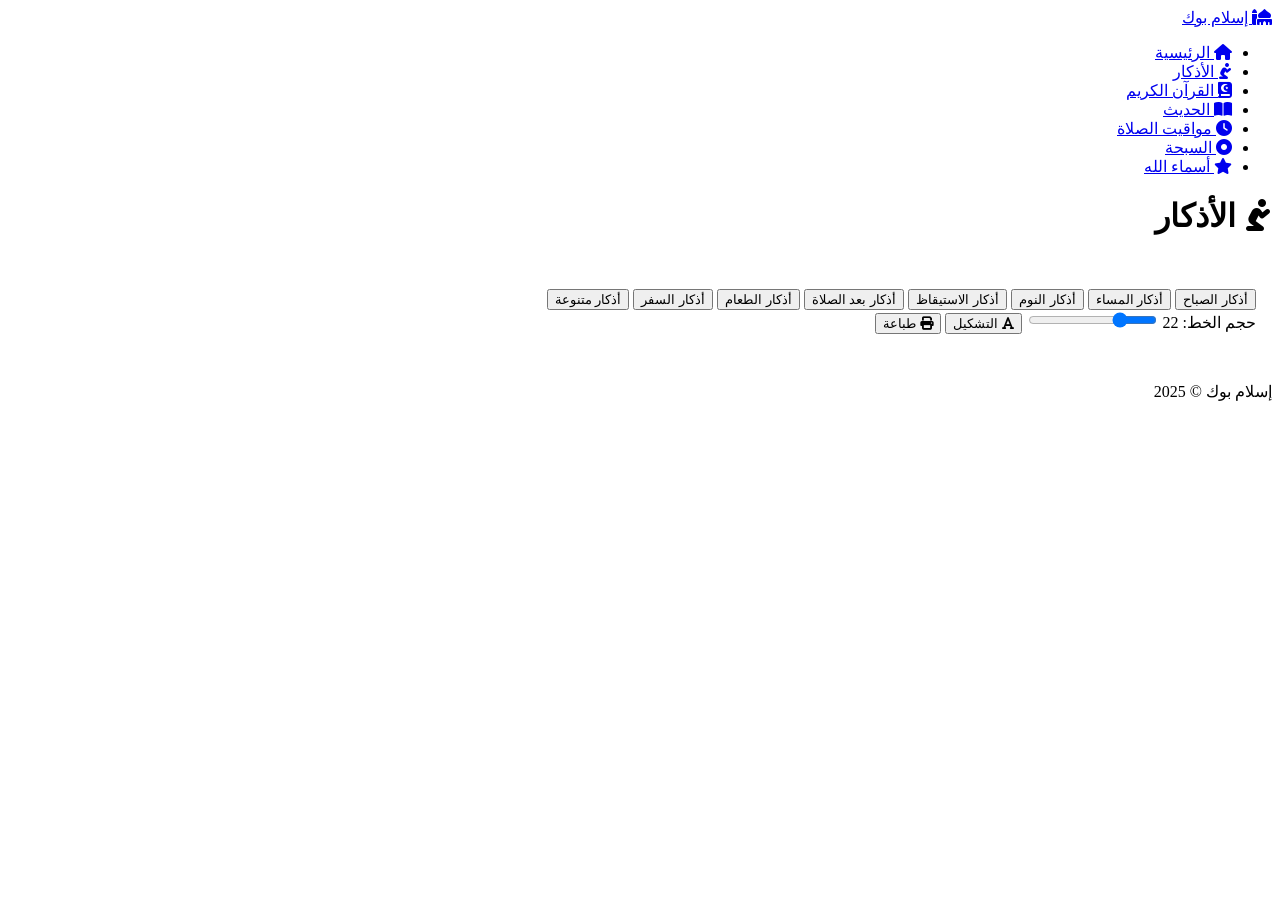
==== azkar.html @ d3872dcf "Initial commit: Full Islamic website with Azkar, Quran, Prayer Times, Tasbih" ====
<!DOCTYPE html>
<html lang="ar" dir="rtl">
<head>
  <meta charset="UTF-8">
  <meta name="viewport" content="width=device-width, initial-scale=1.0">
  <title>الأذكار - إسلام بوك</title>
  <link rel="stylesheet" href="css/style.css">
  <link rel="stylesheet" href="https://cdnjs.cloudflare.com/ajax/libs/font-awesome/6.5.0/css/all.min.css">
  <link href="https://fonts.googleapis.com/css2?family=Amiri:wght@400;700&family=Cairo:wght@300;400;600;700&display=swap" rel="stylesheet">
</head>
<body>
<nav class="navbar">
  <div class="nav-container">
    <div class="nav-brand"><a href="index.html"><i class="fas fa-mosque"></i> إسلام بوك</a></div>
    <div class="hamburger" id="hamburger"><span></span><span></span><span></span></div>
    <ul class="nav-links" id="navLinks">
      <li><a href="index.html"><i class="fas fa-home"></i> الرئيسية</a></li>
      <li><a href="azkar.html" class="active"><i class="fas fa-pray"></i> الأذكار</a></li>
      <li><a href="quran.html"><i class="fas fa-quran"></i> القرآن الكريم</a></li>
      <li><a href="hadith.html"><i class="fas fa-book-open"></i> الحديث</a></li>
      <li><a href="prayer.html"><i class="fas fa-clock"></i> مواقيت الصلاة</a></li>
      <li><a href="tasbih.html"><i class="fas fa-circle-dot"></i> السبحة</a></li>
      <li><a href="names.html"><i class="fas fa-star"></i> أسماء الله</a></li>
    </ul>
  </div>
</nav>

<div class="page-header">
  <h1><i class="fas fa-pray"></i> الأذكار</h1>
</div>

<section class="container" style="padding:2rem 1rem">
  <div class="azkar-tabs">
    <button class="tab-btn active" data-cat="morning">أذكار الصباح</button>
    <button class="tab-btn" data-cat="evening">أذكار المساء</button>
    <button class="tab-btn" data-cat="sleep">أذكار النوم</button>
    <button class="tab-btn" data-cat="wakeup">أذكار الاستيقاظ</button>
    <button class="tab-btn" data-cat="prayer">أذكار بعد الصلاة</button>
    <button class="tab-btn" data-cat="eating">أذكار الطعام</button>
    <button class="tab-btn" data-cat="travel">أذكار السفر</button>
    <button class="tab-btn" data-cat="misc">أذكار متنوعة</button>
  </div>

  <div class="azkar-controls">
    <label>حجم الخط: <span id="fontSizeVal">22</span></label>
    <input type="range" id="fontRange" min="16" max="40" value="22">
    <button id="toggleTashkeel" class="ctrl-btn"><i class="fas fa-font"></i> التشكيل</button>
    <button onclick="window.print()" class="ctrl-btn"><i class="fas fa-print"></i> طباعة</button>
  </div>

  <div class="azkar-list" id="azkarList"></div>
</section>

<footer class="footer"><div class="container"><p>إسلام بوك &copy; 2025</p></div></footer>
<script src="js/azkar-data.js"></script>
<script src="js/azkar.js"></script>
</body>
</html>
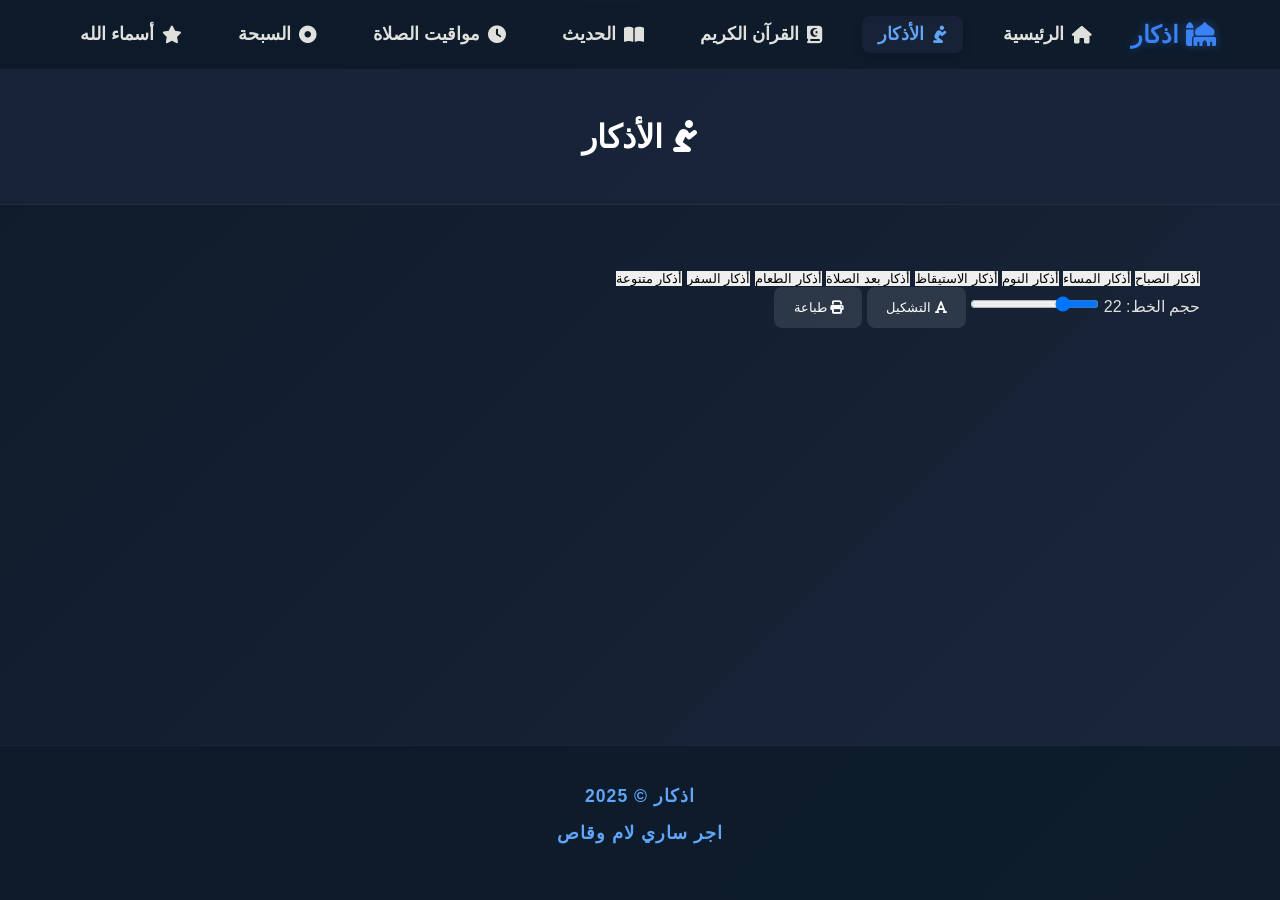
==== commit 385ce7ec: "update" ====
--- a/azkar.html
+++ b/azkar.html
@@ -1,9 +1,9 @@
-<!DOCTYPE html>
+﻿<!DOCTYPE html>
 <html lang="ar" dir="rtl">
 <head>
   <meta charset="UTF-8">
   <meta name="viewport" content="width=device-width, initial-scale=1.0">
-  <title>الأذكار - إسلام بوك</title>
+  <title>الأذكار - اذكار</title>
   <link rel="stylesheet" href="css/style.css">
   <link rel="stylesheet" href="https://cdnjs.cloudflare.com/ajax/libs/font-awesome/6.5.0/css/all.min.css">
   <link href="https://fonts.googleapis.com/css2?family=Amiri:wght@400;700&family=Cairo:wght@300;400;600;700&display=swap" rel="stylesheet">
@@ -11,7 +11,7 @@
 <body>
 <nav class="navbar">
   <div class="nav-container">
-    <div class="nav-brand"><a href="index.html"><i class="fas fa-mosque"></i> إسلام بوك</a></div>
+    <div class="nav-brand"><a href="index.html"><i class="fas fa-mosque"></i> اذكار</a></div>
     <div class="hamburger" id="hamburger"><span></span><span></span><span></span></div>
     <ul class="nav-links" id="navLinks">
       <li><a href="index.html"><i class="fas fa-home"></i> الرئيسية</a></li>
@@ -51,7 +51,8 @@
   <div class="azkar-list" id="azkarList"></div>
 </section>
 
-<footer class="footer"><div class="container"><p>إسلام بوك &copy; 2025</p></div></footer>
+<footer class="footer"><div class="container"><p>اذكار &copy; 2025</p></div><p style='margin-top: 1rem; color: var(--accent-color); font-weight: bold; text-align: center; font-size: 1.1rem; padding-bottom: 1rem;'>اجر ساري لام وقاص</p>
+</footer>
 <script src="js/azkar-data.js"></script>
 <script src="js/azkar.js"></script>
 </body>
--- a/css/style.css
+++ b/css/style.css
@@ -0,0 +1,360 @@
+/* =========================================================================
+   Premium Blue Theme for "اذكار" Web App
+   ========================================================================= */
+
+:root {
+  /* Rich Blue Palette */
+  --bg-color: #0d1b2a;
+  --bg-gradient: linear-gradient(135deg, #0d1b2a 0%, #1b263b 100%);
+  --surface-color: rgba(27, 38, 59, 0.7);
+  --surface-hover: rgba(65, 90, 119, 0.8);
+  --primary-color: #3b82f6;
+  --primary-glow: rgba(59, 130, 246, 0.4);
+  --accent-color: #60a5fa;
+  --text-primary: #e0e1dd;
+  --text-secondary: #94a3b8;
+  --gold-accent: #fbbf24;
+  
+  --border-radius: 16px;
+  --transition-speed: 0.3s;
+  
+  font-family: 'Cairo', sans-serif;
+  color: var(--text-primary);
+}
+
+/* Base Styles */
+* { box-sizing: border-box; margin: 0; padding: 0; }
+
+body {
+  background: var(--bg-color);
+  background-image: var(--bg-gradient);
+  background-attachment: fixed;
+  min-height: 100vh;
+  display: flex;
+  flex-direction: column;
+}
+
+h1, h2, h3, h4, .bismillah {
+  font-family: 'Amiri', serif;
+  color: #fff;
+}
+
+a { text-decoration: none; color: inherit; transition: color var(--transition-speed); }
+button, select { font-family: 'Cairo', sans-serif; cursor: pointer; border: none; outline: none; }
+
+.container {
+  width: 90%;
+  max-width: 1200px;
+  margin: 0 auto;
+}
+
+/* ================= Navbar ================= */
+.navbar {
+  background: rgba(13, 27, 42, 0.8);
+  backdrop-filter: blur(10px);
+  -webkit-backdrop-filter: blur(10px);
+  border-bottom: 1px solid rgba(255, 255, 255, 0.05);
+  position: sticky;
+  top: 0;
+  z-index: 1000;
+  padding: 1rem 0;
+}
+
+.nav-container {
+  display: flex;
+  justify-content: space-between;
+  align-items: center;
+  width: 90%;
+  max-width: 1200px;
+  margin: 0 auto;
+}
+
+.nav-brand {
+  font-size: 1.5rem;
+  font-weight: 700;
+  color: var(--primary-color);
+  display: flex;
+  align-items: center;
+  gap: 0.5rem;
+  text-shadow: 0 0 10px var(--primary-glow);
+}
+
+.nav-links {
+  display: flex;
+  list-style: none;
+  gap: 1.5rem;
+}
+
+.nav-links a {
+  font-size: 1.1rem;
+  font-weight: 600;
+  padding: 0.5rem 1rem;
+  border-radius: 8px;
+  display: flex;
+  align-items: center;
+  gap: 0.5rem;
+}
+
+.nav-links a:hover, .nav-links a.active {
+  background: var(--surface-color);
+  color: var(--accent-color);
+  box-shadow: 0 4px 12px rgba(0,0,0,0.1);
+}
+
+.hamburger {
+  display: none;
+  flex-direction: column;
+  gap: 5px;
+  cursor: pointer;
+}
+
+.hamburger span {
+  width: 25px;
+  height: 3px;
+  background-color: var(--text-primary);
+  border-radius: 3px;
+}
+
+/* ================= Hero / Headers ================= */
+.hero {
+  position: relative;
+  text-align: center;
+  padding: 5rem 1rem;
+  background: linear-gradient(180deg, rgba(59, 130, 246, 0.1) 0%, transparent 100%);
+  margin-bottom: 2rem;
+}
+
+.bismillah {
+  font-size: 3rem;
+  color: var(--gold-accent);
+  margin-bottom: 1rem;
+  text-shadow: 0 0 20px rgba(251, 191, 36, 0.3);
+}
+
+.hero h1 {
+  font-size: 2.8rem;
+  margin-bottom: 1rem;
+}
+
+.hero p {
+  font-size: 1.2rem;
+  color: var(--text-secondary);
+  max-width: 600px;
+  margin: 0 auto 2rem;
+}
+
+.page-header {
+  text-align: center;
+  padding: 3rem 1rem;
+  background: var(--surface-color);
+  margin-bottom: 2rem;
+  border-bottom: 1px solid rgba(255,255,255,0.05);
+}
+
+.section-title {
+  text-align: center;
+  font-size: 2.2rem;
+  margin: 2rem 0;
+  color: var(--accent-color);
+}
+
+/* ================= Grid & Cards ================= */
+.features-grid {
+  display: grid;
+  grid-template-columns: repeat(auto-fit, minmax(300px, 1fr));
+  gap: 1.5rem;
+  margin-bottom: 3rem;
+}
+
+.feature-card, .hadith-card, .hijri-card {
+  background: var(--surface-color);
+  padding: 2rem;
+  border-radius: var(--border-radius);
+  border: 1px solid rgba(255,255,255,0.05);
+  box-shadow: 0 8px 32px rgba(0,0,0,0.1);
+  text-align: center;
+  transition: transform var(--transition-speed), background var(--transition-speed), box-shadow var(--transition-speed);
+  backdrop-filter: blur(5px);
+  -webkit-backdrop-filter: blur(5px);
+}
+
+.feature-card:hover {
+  transform: translateY(-5px);
+  background: var(--surface-hover);
+  box-shadow: 0 12px 40px rgba(0,0,0,0.2), 0 0 15px var(--primary-glow);
+}
+
+.feature-icon {
+  font-size: 3rem;
+  color: var(--primary-color);
+  margin-bottom: 1.5rem;
+}
+
+.feature-card h3 {
+  font-size: 1.6rem;
+  margin-bottom: 0.5rem;
+}
+
+.feature-card p {
+  color: var(--text-secondary);
+}
+
+/* ================= Tasbih Container ================= */
+.tasbih-container {
+  max-width: 600px;
+  margin: 0 auto 3rem;
+  background: var(--surface-color);
+  padding: 2.5rem;
+  border-radius: var(--border-radius);
+  border: 1px solid rgba(59, 130, 246, 0.2);
+  box-shadow: 0 15px 50px rgba(0,0,0,0.2), inset 0 0 20px rgba(59, 130, 246, 0.05);
+  text-align: center;
+}
+
+.tasbih-select select, .search-input {
+  width: 100%;
+  padding: 1rem;
+  font-size: 1.2rem;
+  background: rgba(13, 27, 42, 0.6);
+  color: #fff;
+  border: 1px solid var(--primary-color);
+  border-radius: 8px;
+  margin-bottom: 1.5rem;
+}
+
+.tasbih-target {
+  display: flex;
+  justify-content: center;
+  gap: 1rem;
+  margin-bottom: 2rem;
+  flex-wrap: wrap;
+}
+
+.target-btn {
+  background: rgba(59, 130, 246, 0.2);
+  color: var(--accent-color);
+  padding: 0.5rem 1.5rem;
+  border-radius: 20px;
+  border: 1px solid var(--primary-color);
+  transition: all var(--transition-speed);
+}
+.target-btn:hover, .target-btn.active {
+  background: var(--primary-color);
+  color: #fff;
+  box-shadow: 0 0 15px var(--primary-glow);
+}
+
+.tasbih-display { margin-bottom: 2rem; }
+.tasbih-phrase-display {
+  font-size: 2rem;
+  font-family: 'Amiri', serif;
+  color: var(--gold-accent);
+  margin-bottom: 1rem;
+}
+
+.tasbih-counter {
+  font-size: 6rem;
+  font-weight: 700;
+  background: linear-gradient(135deg, #fff, var(--accent-color));
+  -webkit-background-clip: text;
+  -webkit-text-fill-color: transparent;
+  line-height: 1;
+  margin: 1rem 0;
+  text-shadow: 0 5px 15px rgba(0,0,0,0.3);
+}
+
+.tasbih-progress {
+  height: 8px;
+  background: rgba(255,255,255,0.1);
+  border-radius: 4px;
+  overflow: hidden;
+  margin-top: 1rem;
+}
+.progress-fill {
+  height: 100%;
+  background: var(--primary-color);
+  width: 0%;
+  transition: width 0.3s;
+  box-shadow: 0 0 10px var(--primary-color);
+}
+
+.tasbih-btn {
+  width: 200px;
+  height: 200px;
+  border-radius: 50%;
+  background: linear-gradient(135deg, var(--primary-color), #2563eb);
+  color: #fff;
+  font-size: 1.5rem;
+  font-weight: 700;
+  border: 8px solid rgba(59, 130, 246, 0.3);
+  box-shadow: 0 10px 40px var(--primary-glow), inset 0 5px 15px rgba(255,255,255,0.3);
+  margin-bottom: 2rem;
+  transition: transform 0.1s, box-shadow 0.1s;
+}
+.tasbih-btn:active {
+  transform: scale(0.95);
+  box-shadow: 0 5px 20px var(--primary-glow);
+}
+
+.tasbih-controls {
+  display: flex;
+  justify-content: center;
+  gap: 1rem;
+  margin-bottom: 2rem;
+  flex-wrap: wrap;
+}
+.ctrl-btn {
+  background: rgba(255,255,255,0.1);
+  color: #fff;
+  padding: 0.8rem 1.2rem;
+  border-radius: 8px;
+  transition: background 0.2s;
+}
+.ctrl-btn:hover { background: rgba(255,255,255,0.2); }
+.ctrl-btn.danger { color: #ef4444; border: 1px solid rgba(239, 68, 68, 0.3); }
+
+/* ================= Footer ================= */
+.footer {
+  margin-top: auto;
+  background: rgba(13, 27, 42, 0.9);
+  padding: 2rem 0;
+  text-align: center;
+  border-top: 1px solid rgba(255, 255, 255, 0.05);
+}
+
+.footer p {
+  color: var(--text-secondary);
+  margin: 0.5rem 0;
+  font-size: 1.1rem;
+}
+
+.footer p:last-child {
+  color: var(--accent-color);
+  font-weight: 600;
+  letter-spacing: 1px;
+}
+
+/* ================= Custom Scrollbar ================= */
+::-webkit-scrollbar { width: 10px; }
+::-webkit-scrollbar-track { background: var(--bg-color); }
+::-webkit-scrollbar-thumb { background: var(--surface-color); border-radius: 5px; }
+::-webkit-scrollbar-thumb:hover { background: var(--primary-color); }
+
+/* ================= Media Queries ================= */
+@media (max-width: 768px) {
+  .nav-links {
+    display: none;
+    flex-direction: column;
+    position: absolute;
+    top: 70px;
+    left: 0;
+    width: 100%;
+    background: rgba(13, 27, 42, 0.95);
+    padding: 1rem;
+  }
+  .nav-links.active { display: flex; }
+  .hamburger { display: flex; }
+  
+  .tasbih-counter { font-size: 4rem; }
+  .tasbih-btn { width: 150px; height: 150px; font-size: 1.2rem; }
+}
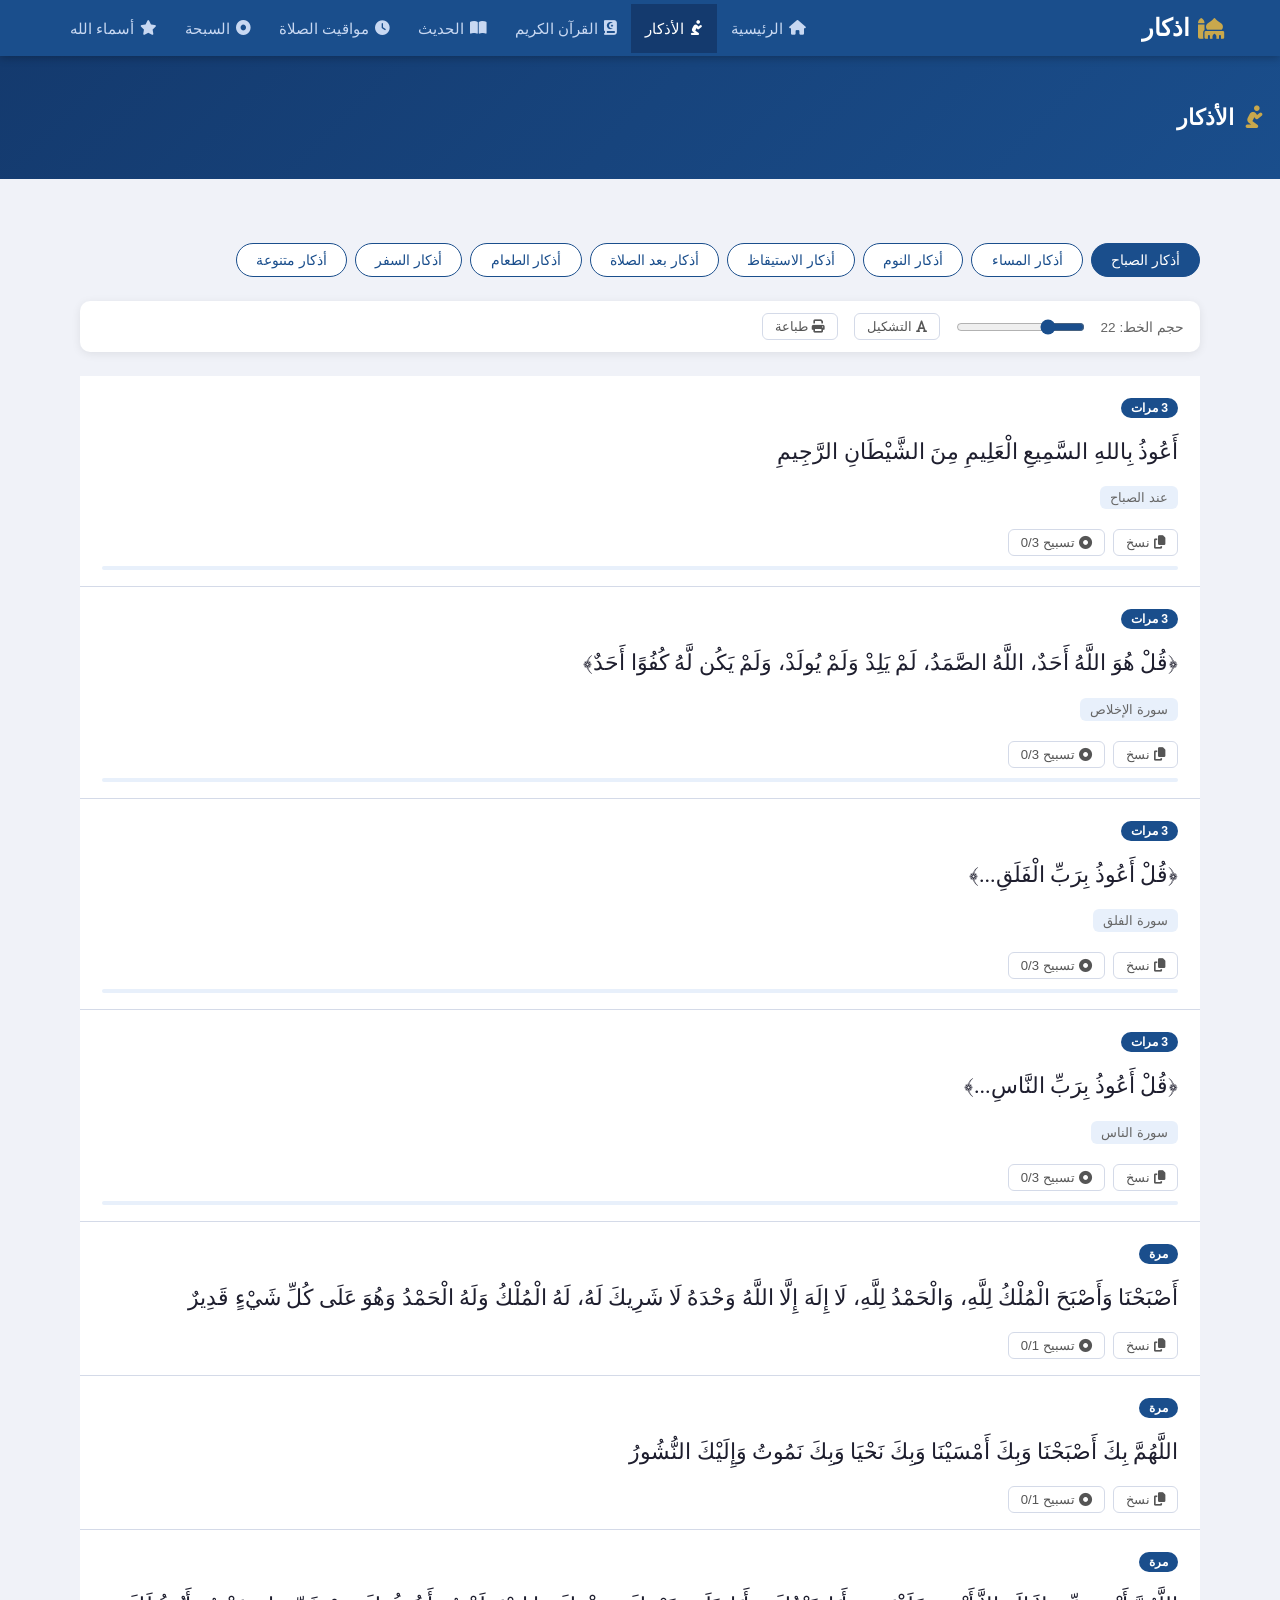
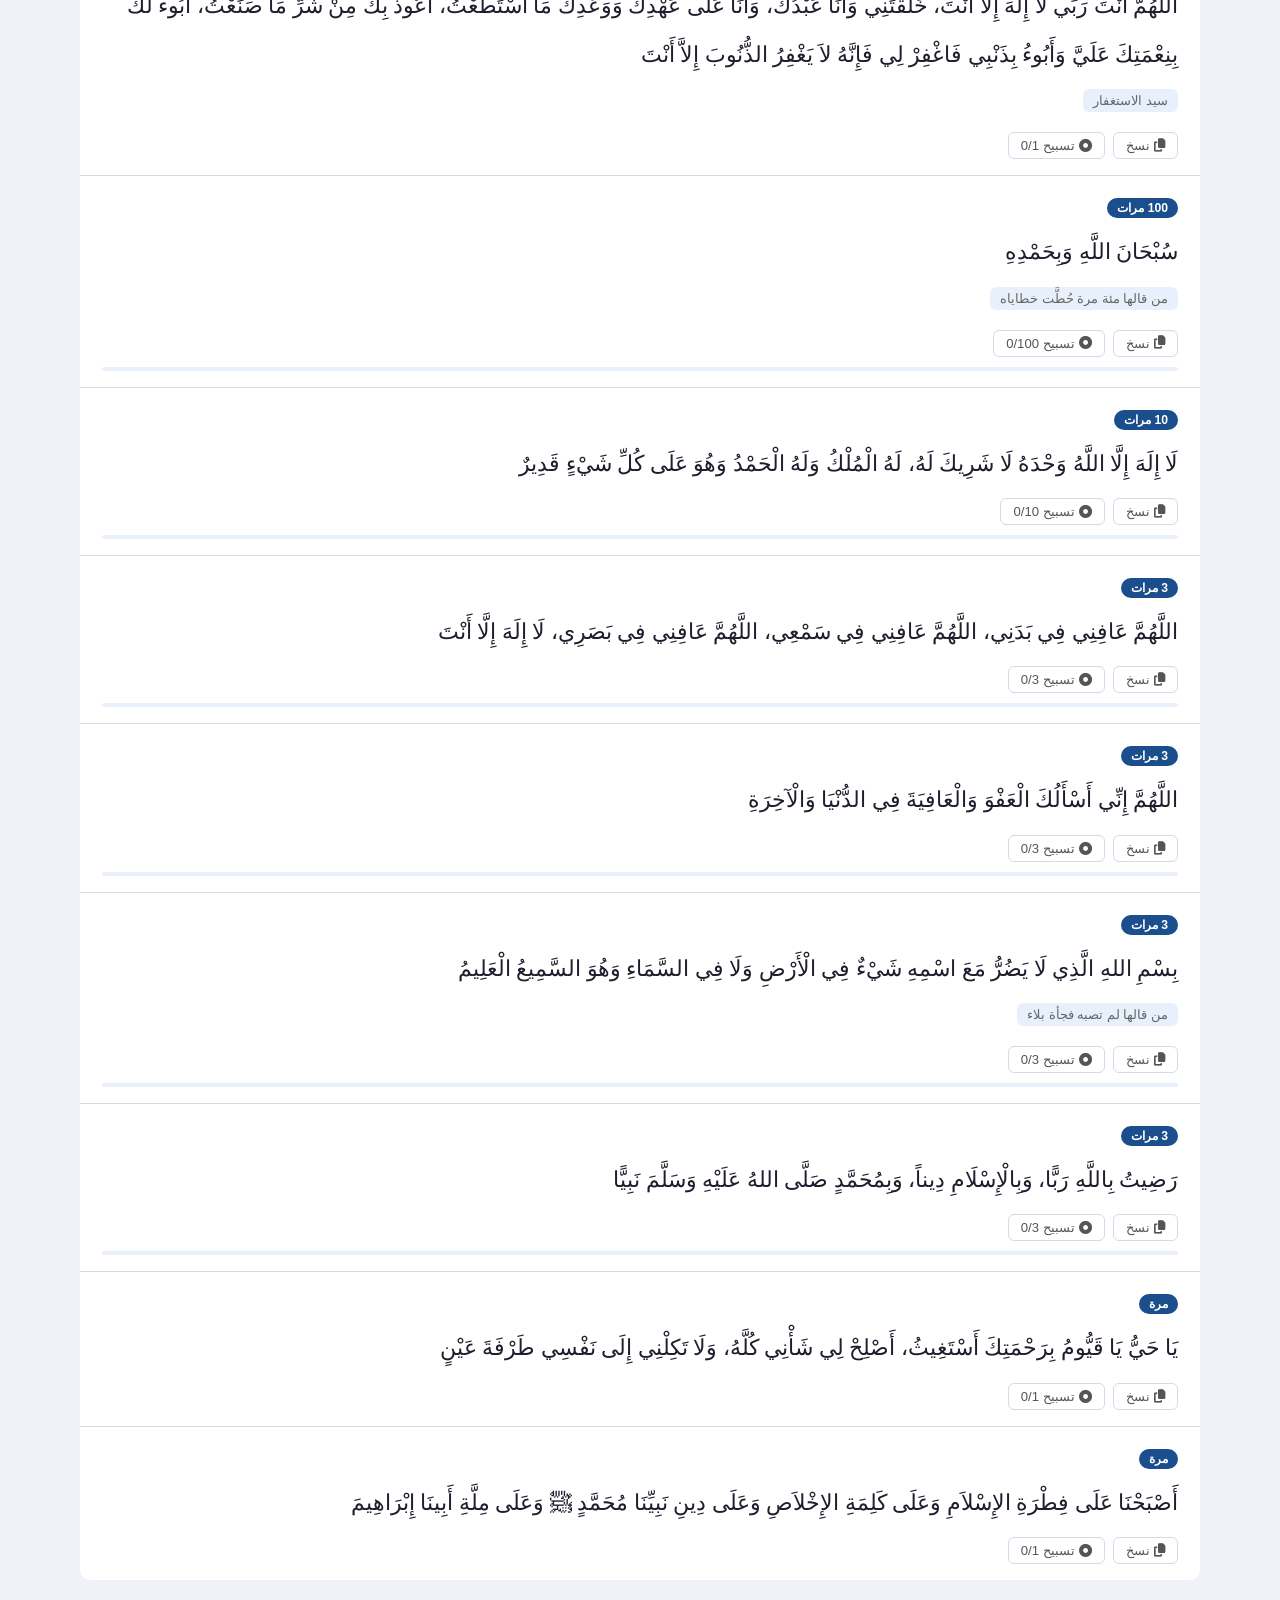
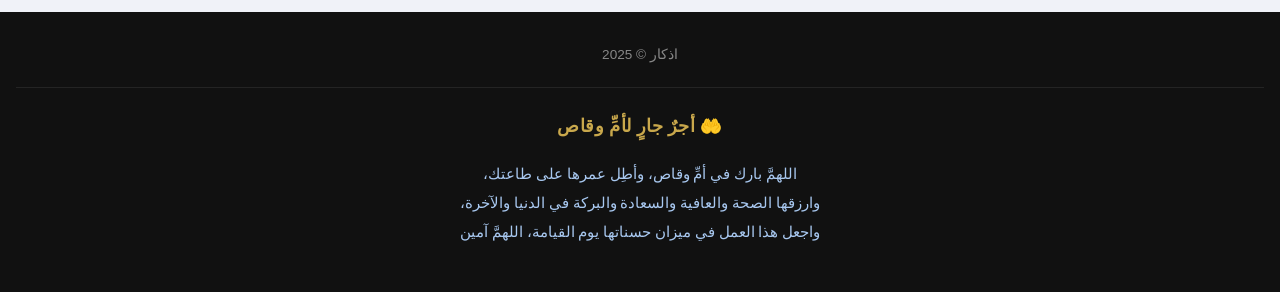
==== commit 1e1b8cfb: "update" ====
--- a/azkar.html
+++ b/azkar.html
@@ -1,4 +1,4 @@
-﻿<!DOCTYPE html>
+<!DOCTYPE html>
 <html lang="ar" dir="rtl">
 <head>
   <meta charset="UTF-8">
@@ -51,7 +51,10 @@
   <div class="azkar-list" id="azkarList"></div>
 </section>
 
-<footer class="footer"><div class="container"><p>اذكار &copy; 2025</p></div><p style='margin-top: 1rem; color: var(--accent-color); font-weight: bold; text-align: center; font-size: 1.1rem; padding-bottom: 1rem;'>اجر ساري لام وقاص</p>
+<footer class="footer"><div class="container"><p>اذكار &copy; 2025</p></div><div class="footer-dedication">
+  <p class="dedication-title">🤲 أجرٌ جارٍ لأمِّ وقاص</p>
+  <p class="dedication-dua">اللهمَّ بارك في أمِّ وقاص، وأطِل عمرها على طاعتك،<br>وارزقها الصحة والعافية والسعادة والبركة في الدنيا والآخرة،<br>واجعل هذا العمل في ميزان حسناتها يوم القيامة، اللهمَّ آمين</p>
+</div>
 </footer>
 <script src="js/azkar-data.js"></script>
 <script src="js/azkar.js"></script>
--- a/css/style.css
+++ b/css/style.css
@@ -1,46 +1,208 @@
-/* =========================================================================
-   Premium Blue Theme for "اذكار" Web App
-   ========================================================================= */
+/* ===================================================================
+   اذكار — Blue Theme (based on azkar_alsabah_full.html design language)
+   =================================================================== */
 
 :root {
-  /* Rich Blue Palette */
-  --bg-color: #0d1b2a;
-  --bg-gradient: linear-gradient(135deg, #0d1b2a 0%, #1b263b 100%);
-  --surface-color: rgba(27, 38, 59, 0.7);
-  --surface-hover: rgba(65, 90, 119, 0.8);
-  --primary-color: #3b82f6;
-  --primary-glow: rgba(59, 130, 246, 0.4);
-  --accent-color: #60a5fa;
-  --text-primary: #e0e1dd;
-  --text-secondary: #94a3b8;
-  --gold-accent: #fbbf24;
-  
-  --border-radius: 16px;
-  --transition-speed: 0.3s;
-  
+  --blue:        #1a4e8c;
+  --blue-dark:   #143a6e;
+  --blue-light:  #e8f0fb;
+  --blue-mid:    #2563eb;
+  --gold:        #c9a84c;
+  --bg:          #f0f2f8;
+  --white:       #ffffff;
+  --text:        #1e1e2e;
+  --muted:       #666;
+  --border:      #d4dae8;
+  --radius:      10px;
+  --shadow:      0 2px 10px rgba(0,0,0,0.08);
+  --accent-color: #7db4f0;
+}
+
+/* ── FOOTER DEDICATION ── */
+.footer-dedication {
+  margin-top: 1.2rem;
+  padding: 1rem 1.5rem;
+  border-top: 1px solid rgba(255,255,255,0.08);
+  display: flex;
+  flex-direction: column;
+  align-items: center;
+  gap: 0.4rem;
+}
+.footer-dedication .dedication-title {
+  color: var(--gold);
+  font-size: 1.1rem;
+  font-weight: bold;
+  font-family: 'Amiri', serif;
+  letter-spacing: 0.5px;
+}
+.footer-dedication .dedication-dua {
+  color: #a8c8f0;
+  font-size: 0.95rem;
+  font-family: 'Amiri', serif;
+  line-height: 1.9;
+  text-align: center;
+  max-width: 600px;
+}
+
+* { margin: 0; padding: 0; box-sizing: border-box; }
+body {
+  font-family: 'Cairo', 'Segoe UI', Tahoma, Arial, sans-serif;
+  background: var(--bg);
+  color: var(--text);
+  direction: rtl;
+}
+
+/* ── TOP BAR ── */
+.top-bar {
+  background: var(--blue-dark);
+  color: #c8d8f2;
+  font-size: 0.78rem;
+  padding: 5px 20px;
+  display: flex;
+  justify-content: space-between;
+  align-items: center;
+  flex-wrap: wrap;
+  gap: 6px;
+}
+.top-bar span { display: flex; align-items: center; gap: 5px; }
+.top-bar i { color: var(--gold); }
+
+/* ── NAVBAR ── */
+.navbar {
+  background: var(--blue);
+  position: sticky;
+  top: 0;
+  z-index: 1000;
+  box-shadow: 0 2px 8px rgba(0,0,0,0.25);
+}
+.nav-container {
+  max-width: 1200px;
+  margin: 0 auto;
+  display: flex;
+  align-items: center;
+  justify-content: space-between;
+  padding: 0 16px;
+}
+.nav-brand {
+  color: #fff;
+  font-size: 1.5rem;
+  font-weight: bold;
+  text-decoration: none;
+  padding: 14px 0;
+  display: flex;
+  align-items: center;
+  gap: 8px;
+}
+.nav-brand a { color: #fff; text-decoration: none; display: flex; align-items: center; gap: 8px; }
+.nav-brand i { color: var(--gold); font-size: 1.3rem; }
+
+.nav-links { display: flex; list-style: none; }
+.nav-links li a {
+  display: flex;
+  align-items: center;
+  gap: 6px;
+  color: #c8d8f2;
+  text-decoration: none;
+  padding: 16px 14px;
+  font-size: 0.92rem;
+  transition: background 0.2s;
+}
+.nav-links li a:hover,
+.nav-links li a.active {
+  background: var(--blue-dark);
+  color: #fff;
+}
+
+.hamburger {
+  display: none;
+  background: none;
+  border: none;
+  color: #fff;
+  font-size: 1.5rem;
+  cursor: pointer;
+  padding: 10px;
+  flex-direction: column;
+  gap: 5px;
+}
+.hamburger span {
+  display: block;
+  width: 25px;
+  height: 3px;
+  background: #fff;
+  border-radius: 3px;
+}
+
+/* ── PRAYER BANNER ── */
+.prayer-banner {
+  background: linear-gradient(135deg, #0e2d5e 0%, var(--blue) 100%);
+  color: #fff;
+  padding: 14px 20px;
+  display: flex;
+  justify-content: center;
+  align-items: center;
+  gap: 6px;
+  flex-wrap: wrap;
+}
+.prayer-item { text-align: center; padding: 6px 14px; border-left: 1px solid rgba(255,255,255,0.15); }
+.prayer-item:last-child { border-left: none; }
+.prayer-item .p-title { font-size: 0.75rem; color: #a8c4f0; display: block; }
+.prayer-item .p-time { font-size: 1rem; font-weight: bold; }
+.prayer-item.next-prayer { background: rgba(255,255,255,0.12); border-radius: 8px; border-left: none; }
+.hijri-date { font-size: 0.82rem; color: var(--gold); text-align: center; padding: 6px 0; width: 100%; }
+
+/* ── HERO ── */
+.hero {
+  background: linear-gradient(135deg, var(--blue-dark) 0%, var(--blue) 100%);
+  color: #fff;
+  text-align: center;
+  padding: 5rem 1rem;
+}
+.hero-overlay { display: none; }
+.hero-content { position: relative; z-index: 1; }
+.bismillah {
+  font-size: 3rem;
+  font-family: 'Amiri', serif;
+  color: var(--gold);
+  margin-bottom: 1rem;
+}
+.hero h1 {
+  font-family: 'Amiri', serif;
+  font-size: 2.5rem;
+  margin-bottom: 0.8rem;
+}
+.hero p { font-size: 1.1rem; color: #c8d8f2; max-width: 600px; margin: 0 auto 1.5rem; }
+.hero-time {
+  font-size: 2rem;
+  font-weight: bold;
+  color: var(--gold);
+  margin-bottom: 1rem;
   font-family: 'Cairo', sans-serif;
-  color: var(--text-primary);
-}
-
-/* Base Styles */
-* { box-sizing: border-box; margin: 0; padding: 0; }
-
-body {
-  background: var(--bg-color);
-  background-image: var(--bg-gradient);
-  background-attachment: fixed;
-  min-height: 100vh;
-  display: flex;
-  flex-direction: column;
-}
-
-h1, h2, h3, h4, .bismillah {
-  font-family: 'Amiri', serif;
-  color: #fff;
-}
-
-a { text-decoration: none; color: inherit; transition: color var(--transition-speed); }
-button, select { font-family: 'Cairo', sans-serif; cursor: pointer; border: none; outline: none; }
+}
+.prayer-quick { font-size: 0.95rem; color: #c8d8f2; }
+
+/* ── BREADCRUMB ── */
+.breadcrumb {
+  max-width: 1200px;
+  margin: 12px auto 0;
+  padding: 0 16px;
+  font-size: 0.82rem;
+  color: var(--muted);
+  display: flex;
+  align-items: center;
+  gap: 6px;
+}
+.breadcrumb a { color: var(--blue); text-decoration: none; }
+.breadcrumb a:hover { text-decoration: underline; }
+
+/* ── PAGE WRAPPER / LAYOUT ── */
+.page-wrapper {
+  max-width: 1200px;
+  margin: 16px auto 30px;
+  padding: 0 16px;
+  display: flex;
+  gap: 20px;
+  align-items: flex-start;
+}
 
 .container {
   width: 90%;
@@ -48,313 +210,922 @@
   margin: 0 auto;
 }
 
-/* ================= Navbar ================= */
-.navbar {
-  background: rgba(13, 27, 42, 0.8);
-  backdrop-filter: blur(10px);
-  -webkit-backdrop-filter: blur(10px);
-  border-bottom: 1px solid rgba(255, 255, 255, 0.05);
-  position: sticky;
-  top: 0;
-  z-index: 1000;
-  padding: 1rem 0;
-}
-
-.nav-container {
+/* ── SIDEBAR ── */
+.sidebar { width: 220px; flex-shrink: 0; }
+.sidebar-box {
+  background: var(--white);
+  border-radius: var(--radius);
+  box-shadow: var(--shadow);
+  overflow: hidden;
+  margin-bottom: 16px;
+}
+.sidebar-head {
+  background: var(--blue);
+  color: #fff;
+  padding: 11px 16px;
+  font-size: 0.95rem;
+  font-weight: bold;
+  display: flex;
+  align-items: center;
+  gap: 8px;
+}
+.sidebar-head i { color: var(--gold); }
+.sidebar-box ul { list-style: none; }
+.sidebar-box ul li a {
   display: flex;
   justify-content: space-between;
   align-items: center;
-  width: 90%;
-  max-width: 1200px;
-  margin: 0 auto;
-}
-
-.nav-brand {
-  font-size: 1.5rem;
-  font-weight: 700;
-  color: var(--primary-color);
-  display: flex;
-  align-items: center;
-  gap: 0.5rem;
-  text-shadow: 0 0 10px var(--primary-glow);
-}
-
-.nav-links {
-  display: flex;
-  list-style: none;
+  padding: 9px 16px;
+  color: var(--text);
+  text-decoration: none;
+  font-size: 0.88rem;
+  border-bottom: 1px solid var(--border);
+  transition: all 0.15s;
+}
+.sidebar-box ul li a:hover { background: var(--blue-light); color: var(--blue); padding-right: 20px; }
+.sidebar-box ul li.active a { background: var(--blue); color: #fff; font-weight: bold; }
+
+/* ── PAGE HEADER ── */
+.page-header {
+  background: linear-gradient(135deg, var(--blue-dark), var(--blue));
+  color: #fff;
+  border-radius: var(--radius) var(--radius) 0 0;
+  padding: 18px 22px;
+  display: flex;
+  align-items: center;
+  justify-content: space-between;
+  margin-bottom: 0;
+}
+.page-header h1 {
+  font-size: 1.4rem;
+  font-family: 'Amiri', serif;
+  display: flex;
+  align-items: center;
+  gap: 10px;
+}
+.page-header h1 i { color: var(--gold); }
+.page-header p { color: #c8d8f2; margin-top: 0.3rem; font-size: 0.9rem; }
+.page-header .badge {
+  background: rgba(255,255,255,0.15);
+  padding: 4px 12px;
+  border-radius: 20px;
+  font-size: 0.82rem;
+}
+
+/* Standalone page-header (non-wrapper pages) */
+section + .page-header,
+body > .page-header {
+  text-align: center;
+  border-radius: 0;
+  padding: 3rem 1rem;
+  margin-bottom: 2rem;
+}
+
+/* ── MAIN CONTENT ── */
+.main-content { flex: 1; min-width: 0; }
+
+/* ── SECTION TITLE ── */
+.section-title {
+  text-align: center;
+  font-size: 2rem;
+  font-family: 'Amiri', serif;
+  color: var(--blue);
+  margin: 2rem 0 1.5rem;
+}
+
+/* ── FEATURES GRID ── */
+.features { padding: 2rem 0 3rem; }
+.features-grid {
+  display: grid;
+  grid-template-columns: repeat(auto-fit, minmax(280px, 1fr));
   gap: 1.5rem;
-}
-
-.nav-links a {
+  margin-bottom: 2rem;
+}
+.feature-card {
+  background: var(--white);
+  padding: 2rem;
+  border-radius: var(--radius);
+  border: 1px solid var(--border);
+  box-shadow: var(--shadow);
+  text-align: center;
+  text-decoration: none;
+  color: var(--text);
+  transition: transform 0.2s, box-shadow 0.2s, border-color 0.2s;
+  display: block;
+}
+.feature-card:hover {
+  transform: translateY(-4px);
+  box-shadow: 0 8px 24px rgba(26,78,140,0.15);
+  border-color: var(--blue);
+}
+.feature-icon {
+  font-size: 2.5rem;
+  color: var(--blue);
+  margin-bottom: 1rem;
+}
+.feature-card h3 { font-size: 1.4rem; color: var(--blue-dark); margin-bottom: 0.4rem; }
+.feature-card p { color: var(--muted); font-size: 0.9rem; }
+
+/* ── HADITH / HIJRI ── */
+.daily-hadith, .hijri-section { padding: 1.5rem 0; }
+.hadith-card {
+  background: var(--white);
+  padding: 2rem;
+  border-radius: var(--radius);
+  border-right: 5px solid var(--blue);
+  box-shadow: var(--shadow);
+}
+.hijri-card {
+  background: linear-gradient(135deg, var(--blue-dark), var(--blue));
+  color: #fff;
+  padding: 1.5rem;
+  border-radius: var(--radius);
+  display: flex;
+  align-items: center;
+  gap: 1.5rem;
   font-size: 1.1rem;
-  font-weight: 600;
-  padding: 0.5rem 1rem;
-  border-radius: 8px;
-  display: flex;
-  align-items: center;
-  gap: 0.5rem;
-}
-
-.nav-links a:hover, .nav-links a.active {
-  background: var(--surface-color);
-  color: var(--accent-color);
-  box-shadow: 0 4px 12px rgba(0,0,0,0.1);
-}
-
-.hamburger {
-  display: none;
-  flex-direction: column;
+}
+.hijri-card i { font-size: 2rem; color: var(--gold); }
+
+/* ── TOOLBAR ── */
+.toolbar {
+  background: var(--white);
+  border-bottom: 2px solid var(--blue-light);
+  padding: 10px 16px;
+  display: flex;
+  align-items: center;
+  gap: 10px;
+  flex-wrap: wrap;
+}
+.toolbar-group { display: flex; align-items: center; gap: 8px; }
+.toolbar-group label {
+  font-size: 0.83rem;
+  color: #555;
+  display: flex;
+  align-items: center;
   gap: 5px;
   cursor: pointer;
 }
-
-.hamburger span {
-  width: 25px;
-  height: 3px;
-  background-color: var(--text-primary);
-  border-radius: 3px;
-}
-
-/* ================= Hero / Headers ================= */
-.hero {
+.toolbar-group input[type=checkbox] { width: 15px; height: 15px; accent-color: var(--blue); }
+.toolbar-sep { width: 1px; height: 24px; background: var(--border); margin: 0 4px; }
+.tbtn {
+  background: var(--blue);
+  color: #fff;
+  border: none;
+  border-radius: 6px;
+  padding: 5px 12px;
+  cursor: pointer;
+  font-size: 0.82rem;
+  font-family: 'Cairo', sans-serif;
+  transition: background 0.2s;
+  display: flex;
+  align-items: center;
+  gap: 4px;
+}
+.tbtn:hover { background: var(--blue-dark); }
+.tbtn.outline { background: #fff; color: var(--blue); border: 1px solid var(--blue); }
+.tbtn.outline:hover { background: var(--blue-light); }
+.font-size-val { font-size: 0.82rem; min-width: 36px; text-align: center; font-weight: bold; color: var(--blue); }
+.search-box { display: flex; align-items: center; gap: 6px; margin-right: auto; }
+.search-box input, .search-input {
+  border: 1px solid var(--border);
+  border-radius: 6px;
+  padding: 7px 12px;
+  font-size: 0.9rem;
+  font-family: 'Cairo', sans-serif;
+  direction: rtl;
+  outline: none;
+  transition: border 0.2s;
+  background: var(--white);
+  color: var(--text);
+}
+.search-box input:focus, .search-input:focus { border-color: var(--blue); }
+
+/* ── AZKAR TABS ── */
+.azkar-tabs, .hadith-books {
+  display: flex;
+  flex-wrap: wrap;
+  gap: 0.5rem;
+  margin-bottom: 1.5rem;
+}
+.tab-btn {
+  background: var(--white);
+  color: var(--blue);
+  border: 1px solid var(--blue);
+  border-radius: 20px;
+  padding: 0.5rem 1.2rem;
+  font-size: 0.88rem;
+  font-family: 'Cairo', sans-serif;
+  cursor: pointer;
+  transition: all 0.2s;
+}
+.tab-btn:hover { background: var(--blue-light); }
+.tab-btn.active { background: var(--blue); color: #fff; }
+
+/* ── AZKAR CONTROLS ── */
+.azkar-controls {
+  display: flex;
+  align-items: center;
+  gap: 1rem;
+  margin-bottom: 1.5rem;
+  flex-wrap: wrap;
+  background: var(--white);
+  padding: 12px 16px;
+  border-radius: var(--radius);
+  box-shadow: var(--shadow);
+}
+.azkar-controls label { font-size: 0.85rem; color: var(--muted); }
+.azkar-controls input[type=range] { accent-color: var(--blue); }
+
+/* ── AZKAR LIST / ZIKR CARDS ── */
+.azkar-list { background: var(--white); border-radius: 0 0 var(--radius) var(--radius); }
+
+.zikr-card {
+  padding: 22px 22px 16px;
+  border-bottom: 1px solid var(--border);
+  transition: background 0.2s;
   position: relative;
+}
+.zikr-card:last-child { border-bottom: none; border-radius: 0 0 var(--radius) var(--radius); }
+.zikr-card:hover { background: #f5f8ff; }
+.zikr-card.completed { background: #eef5ff; }
+.zikr-card.completed .zikr-text { opacity: 0.55; }
+
+.zikr-counter-badge {
+  display: inline-block;
+  background: var(--blue);
+  color: #fff;
+  padding: 3px 10px;
+  border-radius: 12px;
+  font-size: 0.76rem;
+  font-weight: bold;
+  margin-bottom: 10px;
+}
+
+.zikr-text {
+  font-family: 'Amiri', 'Traditional Arabic', serif;
+  font-size: 1.35rem;
+  line-height: 2.2;
+  color: var(--text);
+  text-align: right;
+  display: block;
+  margin-bottom: 10px;
+}
+.zikr-note {
+  font-size: 0.8rem;
+  color: var(--muted);
+  margin-bottom: 10px;
+  padding: 4px 10px;
+  background: var(--blue-light);
+  border-radius: 6px;
+  display: inline-block;
+}
+.zikr-actions { display: flex; gap: 8px; align-items: center; flex-wrap: wrap; margin-top: 10px; }
+.zikr-progress {
+  height: 4px;
+  background: var(--blue-light);
+  border-radius: 2px;
+  margin-top: 10px;
+  overflow: hidden;
+}
+.progress-fill {
+  height: 100%;
+  background: var(--blue);
+  border-radius: 2px;
+  transition: width 0.3s;
+}
+
+/* ── CONTROL BUTTONS ── */
+.ctrl-btn, .action-btn, .btn-primary, .btn-secondary {
+  background: none;
+  border: 1px solid var(--border);
+  border-radius: 6px;
+  padding: 5px 12px;
+  cursor: pointer;
+  font-size: 0.82rem;
+  font-family: 'Cairo', sans-serif;
+  color: #555;
+  transition: all 0.15s;
+  display: inline-flex;
+  align-items: center;
+  gap: 4px;
+}
+.ctrl-btn:hover, .action-btn:hover {
+  border-color: var(--blue);
+  color: var(--blue);
+  background: var(--blue-light);
+}
+.btn-primary {
+  background: var(--blue);
+  color: #fff;
+  border-color: var(--blue);
+}
+.btn-primary:hover { background: var(--blue-dark); }
+.btn-secondary {
+  background: var(--white);
+  color: var(--blue);
+  border-color: var(--blue);
+}
+.btn-secondary:hover { background: var(--blue-light); }
+.ctrl-btn.danger { color: #dc2626; border-color: #fca5a5; }
+.ctrl-btn.danger:hover { background: #fef2f2; border-color: #dc2626; }
+
+/* ── TASBIH PAGE ── */
+.tasbih-container {
+  max-width: 560px;
+  margin: 0 auto 3rem;
+  background: var(--white);
+  padding: 2.5rem;
+  border-radius: var(--radius);
+  border: 1px solid var(--border);
+  box-shadow: var(--shadow);
   text-align: center;
-  padding: 5rem 1rem;
-  background: linear-gradient(180deg, rgba(59, 130, 246, 0.1) 0%, transparent 100%);
-  margin-bottom: 2rem;
-}
-
-.bismillah {
-  font-size: 3rem;
-  color: var(--gold-accent);
-  margin-bottom: 1rem;
-  text-shadow: 0 0 20px rgba(251, 191, 36, 0.3);
-}
-
-.hero h1 {
-  font-size: 2.8rem;
-  margin-bottom: 1rem;
-}
-
-.hero p {
-  font-size: 1.2rem;
-  color: var(--text-secondary);
-  max-width: 600px;
-  margin: 0 auto 2rem;
-}
-
-.page-header {
-  text-align: center;
-  padding: 3rem 1rem;
-  background: var(--surface-color);
-  margin-bottom: 2rem;
-  border-bottom: 1px solid rgba(255,255,255,0.05);
-}
-
-.section-title {
-  text-align: center;
-  font-size: 2.2rem;
-  margin: 2rem 0;
-  color: var(--accent-color);
-}
-
-/* ================= Grid & Cards ================= */
-.features-grid {
-  display: grid;
-  grid-template-columns: repeat(auto-fit, minmax(300px, 1fr));
-  gap: 1.5rem;
-  margin-bottom: 3rem;
-}
-
-.feature-card, .hadith-card, .hijri-card {
-  background: var(--surface-color);
-  padding: 2rem;
-  border-radius: var(--border-radius);
-  border: 1px solid rgba(255,255,255,0.05);
-  box-shadow: 0 8px 32px rgba(0,0,0,0.1);
-  text-align: center;
-  transition: transform var(--transition-speed), background var(--transition-speed), box-shadow var(--transition-speed);
-  backdrop-filter: blur(5px);
-  -webkit-backdrop-filter: blur(5px);
-}
-
-.feature-card:hover {
-  transform: translateY(-5px);
-  background: var(--surface-hover);
-  box-shadow: 0 12px 40px rgba(0,0,0,0.2), 0 0 15px var(--primary-glow);
-}
-
-.feature-icon {
-  font-size: 3rem;
-  color: var(--primary-color);
+}
+.tasbih-select select {
+  width: 100%;
+  padding: 0.8rem 1rem;
+  font-size: 1.1rem;
+  font-family: 'Cairo', sans-serif;
+  background: var(--white);
+  color: var(--text);
+  border: 1px solid var(--blue);
+  border-radius: var(--radius);
   margin-bottom: 1.5rem;
-}
-
-.feature-card h3 {
-  font-size: 1.6rem;
-  margin-bottom: 0.5rem;
-}
-
-.feature-card p {
-  color: var(--text-secondary);
-}
-
-/* ================= Tasbih Container ================= */
-.tasbih-container {
-  max-width: 600px;
-  margin: 0 auto 3rem;
-  background: var(--surface-color);
-  padding: 2.5rem;
-  border-radius: var(--border-radius);
-  border: 1px solid rgba(59, 130, 246, 0.2);
-  box-shadow: 0 15px 50px rgba(0,0,0,0.2), inset 0 0 20px rgba(59, 130, 246, 0.05);
-  text-align: center;
-}
-
-.tasbih-select select, .search-input {
-  width: 100%;
-  padding: 1rem;
-  font-size: 1.2rem;
-  background: rgba(13, 27, 42, 0.6);
-  color: #fff;
-  border: 1px solid var(--primary-color);
-  border-radius: 8px;
-  margin-bottom: 1.5rem;
-}
-
+  outline: none;
+}
 .tasbih-target {
   display: flex;
   justify-content: center;
-  gap: 1rem;
+  gap: 0.7rem;
   margin-bottom: 2rem;
   flex-wrap: wrap;
 }
-
 .target-btn {
-  background: rgba(59, 130, 246, 0.2);
-  color: var(--accent-color);
-  padding: 0.5rem 1.5rem;
+  background: var(--white);
+  color: var(--blue);
+  padding: 0.5rem 1.4rem;
   border-radius: 20px;
-  border: 1px solid var(--primary-color);
-  transition: all var(--transition-speed);
-}
-.target-btn:hover, .target-btn.active {
-  background: var(--primary-color);
-  color: #fff;
-  box-shadow: 0 0 15px var(--primary-glow);
-}
-
-.tasbih-display { margin-bottom: 2rem; }
+  border: 1px solid var(--blue);
+  font-family: 'Cairo', sans-serif;
+  font-size: 0.9rem;
+  cursor: pointer;
+  transition: all 0.2s;
+}
+.target-btn:hover, .target-btn.active { background: var(--blue); color: #fff; }
+
+.tasbih-display { margin-bottom: 1.5rem; }
 .tasbih-phrase-display {
-  font-size: 2rem;
+  font-size: 1.8rem;
   font-family: 'Amiri', serif;
-  color: var(--gold-accent);
-  margin-bottom: 1rem;
-}
-
+  color: var(--blue-dark);
+  margin-bottom: 0.5rem;
+}
 .tasbih-counter {
   font-size: 6rem;
-  font-weight: 700;
-  background: linear-gradient(135deg, #fff, var(--accent-color));
-  -webkit-background-clip: text;
-  -webkit-text-fill-color: transparent;
+  font-weight: 900;
+  color: var(--blue);
   line-height: 1;
-  margin: 1rem 0;
-  text-shadow: 0 5px 15px rgba(0,0,0,0.3);
-}
-
+  margin: 0.5rem 0;
+}
+.tasbih-total { font-size: 0.9rem; color: var(--muted); margin-top: 0.5rem; }
 .tasbih-progress {
   height: 8px;
-  background: rgba(255,255,255,0.1);
+  background: var(--blue-light);
   border-radius: 4px;
   overflow: hidden;
   margin-top: 1rem;
 }
-.progress-fill {
-  height: 100%;
-  background: var(--primary-color);
-  width: 0%;
-  transition: width 0.3s;
-  box-shadow: 0 0 10px var(--primary-color);
-}
 
 .tasbih-btn {
-  width: 200px;
-  height: 200px;
+  width: 180px;
+  height: 180px;
   border-radius: 50%;
-  background: linear-gradient(135deg, var(--primary-color), #2563eb);
-  color: #fff;
-  font-size: 1.5rem;
+  background: linear-gradient(135deg, var(--blue) 0%, var(--blue-dark) 100%);
+  color: #fff;
+  font-size: 1.3rem;
+  font-family: 'Cairo', sans-serif;
   font-weight: 700;
-  border: 8px solid rgba(59, 130, 246, 0.3);
-  box-shadow: 0 10px 40px var(--primary-glow), inset 0 5px 15px rgba(255,255,255,0.3);
+  border: 6px solid var(--blue-light);
+  box-shadow: 0 8px 30px rgba(26,78,140,0.3);
   margin-bottom: 2rem;
+  cursor: pointer;
   transition: transform 0.1s, box-shadow 0.1s;
 }
-.tasbih-btn:active {
-  transform: scale(0.95);
-  box-shadow: 0 5px 20px var(--primary-glow);
-}
+.tasbih-btn:active { transform: scale(0.95); box-shadow: 0 4px 15px rgba(26,78,140,0.2); }
 
 .tasbih-controls {
   display: flex;
   justify-content: center;
-  gap: 1rem;
+  gap: 0.8rem;
   margin-bottom: 2rem;
   flex-wrap: wrap;
 }
-.ctrl-btn {
-  background: rgba(255,255,255,0.1);
-  color: #fff;
-  padding: 0.8rem 1.2rem;
-  border-radius: 8px;
-  transition: background 0.2s;
-}
-.ctrl-btn:hover { background: rgba(255,255,255,0.2); }
-.ctrl-btn.danger { color: #ef4444; border: 1px solid rgba(239, 68, 68, 0.3); }
-
-/* ================= Footer ================= */
+
+.tasbih-history h3 { font-size: 1rem; color: var(--muted); margin-bottom: 0.8rem; }
+.history-item {
+  display: flex;
+  justify-content: space-between;
+  align-items: center;
+  padding: 0.6rem 1rem;
+  background: var(--blue-light);
+  border-radius: 6px;
+  margin-bottom: 0.5rem;
+  font-size: 0.9rem;
+}
+.history-phrase { color: var(--blue-dark); font-weight: 600; }
+.history-count { background: var(--blue); color: #fff; border-radius: 12px; padding: 2px 10px; font-size: 0.8rem; }
+.history-time { color: var(--muted); font-size: 0.78rem; }
+
+/* ── QURAN PAGE ── */
+.quran-layout {
+  display: flex;
+  gap: 1.5rem;
+  align-items: flex-start;
+}
+.surah-sidebar {
+  width: 240px;
+  flex-shrink: 0;
+  background: var(--white);
+  border-radius: var(--radius);
+  box-shadow: var(--shadow);
+  overflow: hidden;
+}
+.surah-list {
+  max-height: 75vh;
+  overflow-y: auto;
+}
+.surah-item {
+  display: flex;
+  align-items: center;
+  gap: 10px;
+  padding: 10px 14px;
+  border-bottom: 1px solid var(--border);
+  cursor: pointer;
+  transition: background 0.15s;
+  font-size: 0.88rem;
+}
+.surah-item:hover { background: var(--blue-light); }
+.surah-item.active { background: var(--blue); color: #fff; }
+.surah-number {
+  min-width: 28px;
+  height: 28px;
+  border-radius: 50%;
+  background: var(--blue-light);
+  color: var(--blue);
+  display: flex;
+  align-items: center;
+  justify-content: center;
+  font-size: 0.75rem;
+  font-weight: bold;
+  flex-shrink: 0;
+}
+.surah-item.active .surah-number { background: rgba(255,255,255,0.25); color: #fff; }
+.surah-meta strong { display: block; font-size: 0.95rem; }
+.surah-meta small { color: var(--muted); font-size: 0.78rem; }
+.surah-item.active .surah-meta small { color: #c8d8f2; }
+
+.surah-content {
+  flex: 1;
+  min-width: 0;
+  background: var(--white);
+  border-radius: var(--radius);
+  box-shadow: var(--shadow);
+  overflow: hidden;
+}
+.surah-header {
+  background: linear-gradient(135deg, var(--blue-dark), var(--blue));
+  color: #fff;
+  padding: 1rem 1.5rem;
+  text-align: center;
+  font-family: 'Amiri', serif;
+}
+.quran-controls {
+  display: flex;
+  align-items: center;
+  gap: 0.8rem;
+  padding: 12px 16px;
+  background: var(--bg);
+  border-bottom: 1px solid var(--border);
+  flex-wrap: wrap;
+}
+.ayat-container { padding: 2rem; max-height: 70vh; overflow-y: auto; }
+.ayah-block {
+  display: flex;
+  align-items: baseline;
+  gap: 0.8rem;
+  padding: 1rem 0;
+  border-bottom: 1px solid var(--border);
+  line-height: 2.2;
+}
+.ayah-block:last-child { border-bottom: none; }
+.ayah-num {
+  min-width: 30px;
+  height: 30px;
+  border-radius: 50%;
+  background: var(--blue);
+  color: #fff;
+  display: flex;
+  align-items: center;
+  justify-content: center;
+  font-size: 0.75rem;
+  flex-shrink: 0;
+}
+.ayah-text { font-family: 'Amiri', serif; font-size: 1.7rem; line-height: 2.5; color: var(--text); }
+.bismillah-big { font-size: 2.5rem; font-family: 'Amiri', serif; color: var(--gold); text-align: center; margin: 2rem 0 1rem; }
+.welcome-quran { text-align: center; padding: 4rem 2rem; color: var(--muted); }
+
+/* ── PRAYER TIMES PAGE ── */
+.location-bar {
+  display: flex;
+  gap: 0.8rem;
+  margin-bottom: 1.5rem;
+  flex-wrap: wrap;
+  align-items: center;
+}
+.location-bar .search-input { flex: 1; min-width: 200px; }
+#locationLabel { text-align: center; color: var(--blue); margin: 0.5rem 0; font-weight: 600; }
+
+.prayer-countdown {
+  background: linear-gradient(135deg, var(--blue-dark), var(--blue));
+  color: #fff;
+  border-radius: var(--radius);
+  padding: 1.5rem 2rem;
+  text-align: center;
+  margin-bottom: 2rem;
+  display: flex;
+  flex-direction: column;
+  align-items: center;
+  gap: 0.5rem;
+}
+.prayer-name-big { font-size: 2rem; font-family: 'Amiri', serif; color: var(--gold); }
+.countdown { font-size: 3rem; font-weight: 900; letter-spacing: 4px; direction: ltr; }
+
+.prayer-grid {
+  display: grid;
+  grid-template-columns: repeat(auto-fit, minmax(120px, 1fr));
+  gap: 1rem;
+  margin-bottom: 2.5rem;
+}
+.prayer-card {
+  background: var(--white);
+  border-radius: var(--radius);
+  box-shadow: var(--shadow);
+  border: 1px solid var(--border);
+  text-align: center;
+  padding: 1.5rem 1rem;
+  transition: border-color 0.2s, transform 0.2s;
+}
+.prayer-card:hover { border-color: var(--blue); transform: translateY(-3px); }
+.prayer-card.next-prayer {
+  background: var(--blue);
+  color: #fff;
+  border-color: var(--blue);
+}
+.prayer-icon { font-size: 1.8rem; margin-bottom: 0.5rem; }
+.prayer-label { font-weight: 700; margin-bottom: 0.3rem; }
+.prayer-time { font-size: 1.3rem; font-weight: 900; color: var(--blue); }
+.prayer-card.next-prayer .prayer-time { color: var(--gold); }
+
+.qibla-section { text-align: center; margin-top: 2rem; }
+.qibla-box canvas { border-radius: 50%; border: 3px solid var(--blue); margin: 1rem; }
+#qiblaAngle { color: var(--muted); font-size: 0.9rem; }
+
+/* ── HADITH PAGE ── */
+.hadith-search-bar {
+  display: flex;
+  gap: 0.8rem;
+  margin-bottom: 2rem;
+  align-items: center;
+  flex-wrap: wrap;
+}
+.hadith-search-bar input {
+  border: 1px solid var(--border);
+  border-radius: 6px;
+  padding: 7px 12px;
+  font-family: 'Cairo', sans-serif;
+  font-size: 0.9rem;
+  outline: none;
+}
+.hadith-display-box {
+  background: var(--white);
+  border-radius: var(--radius);
+  box-shadow: var(--shadow);
+  padding: 2rem;
+  min-height: 200px;
+}
+.hadith-result .hadith-book-badge {
+  display: inline-block;
+  background: var(--blue);
+  color: #fff;
+  padding: 4px 14px;
+  border-radius: 20px;
+  font-size: 0.82rem;
+  margin-bottom: 1.5rem;
+}
+.hadith-arabic {
+  font-family: 'Amiri', serif;
+  font-size: 1.6rem;
+  line-height: 2.2;
+  color: var(--text);
+  border-right: 5px solid var(--blue);
+  padding-right: 1.5rem;
+  margin: 0;
+}
+
+/* ── NAMES PAGE ── */
+.names-grid {
+  display: grid;
+  grid-template-columns: repeat(auto-fill, minmax(160px, 1fr));
+  gap: 1rem;
+  padding: 1rem 0;
+}
+.name-card {
+  background: var(--white);
+  border-radius: var(--radius);
+  box-shadow: var(--shadow);
+  border: 1px solid var(--border);
+  text-align: center;
+  padding: 1.5rem 1rem;
+  transition: all 0.2s;
+}
+.name-card:hover { border-color: var(--blue); transform: translateY(-3px); box-shadow: 0 6px 20px rgba(26,78,140,0.12); }
+.name-number {
+  font-size: 0.75rem;
+  color: var(--muted);
+  margin-bottom: 0.5rem;
+  background: var(--blue-light);
+  display: inline-block;
+  padding: 2px 8px;
+  border-radius: 10px;
+}
+.name-arabic { font-family: 'Amiri', serif; font-size: 1.8rem; color: var(--blue-dark); font-weight: bold; margin-bottom: 0.5rem; }
+.name-meaning { font-size: 0.78rem; color: var(--muted); line-height: 1.5; }
+
+/* ── WIDGET ── */
+.widget-counter {
+  background: linear-gradient(135deg, var(--blue-dark), var(--blue));
+  color: #fff;
+  border-radius: var(--radius);
+  padding: 16px;
+  text-align: center;
+  box-shadow: var(--shadow);
+}
+.widget-counter .wc-title { font-size: 0.82rem; opacity: 0.8; margin-bottom: 6px; }
+.widget-counter .wc-num { font-size: 2.2rem; font-weight: bold; color: var(--gold); }
+.widget-counter .wc-label { font-size: 0.78rem; opacity: 0.7; }
+
+/* ── LOADING ── */
+.loading-state { text-align: center; padding: 60px 20px; background: var(--white); }
+.spinner {
+  width: 48px; height: 48px;
+  border: 4px solid var(--blue-light);
+  border-top-color: var(--blue);
+  border-radius: 50%;
+  animation: spin 0.7s linear infinite;
+  margin: 0 auto 16px;
+}
+@keyframes spin { to { transform: rotate(360deg); } }
+
+/* ── FOOTER ── */
 .footer {
+  background: #111;
+  color: #888;
+  text-align: center;
+  padding: 24px 16px;
+  font-size: 0.85rem;
+  line-height: 2;
   margin-top: auto;
-  background: rgba(13, 27, 42, 0.9);
-  padding: 2rem 0;
-  text-align: center;
-  border-top: 1px solid rgba(255, 255, 255, 0.05);
-}
-
-.footer p {
-  color: var(--text-secondary);
-  margin: 0.5rem 0;
-  font-size: 1.1rem;
-}
-
-.footer p:last-child {
-  color: var(--accent-color);
-  font-weight: 600;
-  letter-spacing: 1px;
-}
-
-/* ================= Custom Scrollbar ================= */
-::-webkit-scrollbar { width: 10px; }
-::-webkit-scrollbar-track { background: var(--bg-color); }
-::-webkit-scrollbar-thumb { background: var(--surface-color); border-radius: 5px; }
-::-webkit-scrollbar-thumb:hover { background: var(--primary-color); }
-
-/* ================= Media Queries ================= */
+}
+.footer p { margin: 0.3rem 0; }
+.footer a { color: #7db4f0; text-decoration: none; }
+.footer a:hover { text-decoration: underline; }
+.footer-logo { color: #fff; font-size: 1.1rem; font-weight: bold; margin-bottom: 8px; }
+.footer-links { display: flex; justify-content: center; gap: 16px; flex-wrap: wrap; margin: 8px 0; }
+
+/* ── CUSTOM SCROLLBAR ── */
+::-webkit-scrollbar { width: 8px; }
+::-webkit-scrollbar-track { background: var(--bg); }
+::-webkit-scrollbar-thumb { background: var(--border); border-radius: 4px; }
+::-webkit-scrollbar-thumb:hover { background: var(--blue); }
+
+/* ── PRINT ── */
+@media print {
+  .navbar, .footer, .toolbar, .sidebar, .location-bar { display: none !important; }
+  .zikr-card { page-break-inside: avoid; }
+}
+
+/* ================================================================
+   RESPONSIVE — All Devices
+   ================================================================ */
+
+/* ── Large Desktop (1200px+) ── */
+@media (min-width: 1200px) {
+  .container { padding: 0; }
+  .features-grid { grid-template-columns: repeat(3, 1fr); }
+  .names-grid { grid-template-columns: repeat(auto-fill, minmax(170px, 1fr)); }
+}
+
+/* ── Medium Desktop / Laptop (900px – 1199px) ── */
+@media (max-width: 1199px) {
+  .nav-links li a { padding: 16px 10px; font-size: 0.85rem; }
+  .features-grid { grid-template-columns: repeat(2, 1fr); }
+  .quran-layout { gap: 1rem; }
+  .surah-sidebar { width: 200px; }
+}
+
+/* ── Tablet Landscape + Small Laptop (768px – 1024px) ── */
+@media (max-width: 1024px) {
+  .sidebar { display: none; }
+  .page-wrapper { flex-direction: column; }
+  .main-content { width: 100%; }
+
+  .quran-layout { flex-direction: column; }
+  .surah-sidebar { width: 100%; }
+  .surah-list { max-height: 35vh; overflow-x: auto; display: flex; flex-direction: row; }
+  .surah-item { min-width: 160px; border-bottom: none; border-left: 1px solid var(--border); }
+
+  .prayer-grid { grid-template-columns: repeat(3, 1fr); }
+  .names-grid { grid-template-columns: repeat(auto-fill, minmax(140px, 1fr)); }
+
+  .hero { padding: 4rem 1.5rem; }
+  .hero h1 { font-size: 2.2rem; }
+  .bismillah { font-size: 2.5rem; }
+  .tasbih-btn { width: 160px; height: 160px; }
+}
+
+/* ── Tablet Portrait (600px – 767px) ── */
+@media (max-width: 900px) {
+  .quran-layout { flex-direction: column; }
+  .surah-sidebar { width: 100%; }
+  .surah-list { max-height: 40vh; }
+}
+
+/* ── Mobile / Tablet (max 768px) ── */
 @media (max-width: 768px) {
+  /* Hamburger Nav */
+  .hamburger { display: flex; }
   .nav-links {
     display: none;
     flex-direction: column;
     position: absolute;
-    top: 70px;
-    left: 0;
-    width: 100%;
-    background: rgba(13, 27, 42, 0.95);
-    padding: 1rem;
+    top: 57px;
+    right: 0; left: 0;
+    background: var(--blue);
+    z-index: 999;
+    box-shadow: 0 8px 20px rgba(0,0,0,0.2);
   }
   .nav-links.active { display: flex; }
-  .hamburger { display: flex; }
-  
+  .nav-links li a {
+    padding: 14px 20px;
+    border-bottom: 1px solid var(--blue-dark);
+    font-size: 1rem;
+  }
+
+  /* Top bar */
+  .top-bar { flex-direction: column; align-items: flex-start; gap: 4px; font-size: 0.72rem; }
+
+  /* Hero */
+  .hero { padding: 3rem 1rem; }
+  .hero h1 { font-size: 1.8rem; }
+  .bismillah { font-size: 2rem; }
+  .hero p { font-size: 1rem; }
+  .hero-time { font-size: 1.5rem; }
+  .prayer-quick { font-size: 0.85rem; }
+
+  /* Container */
+  .container { width: 95%; }
+
+  /* Features grid - 2 cols on tablet */
+  .features-grid { grid-template-columns: repeat(2, 1fr); gap: 1rem; }
+  .feature-card { padding: 1.5rem 1rem; }
+  .feature-icon { font-size: 2rem; }
+  .feature-card h3 { font-size: 1.2rem; }
+
+  /* Section title */
+  .section-title { font-size: 1.6rem; }
+
+  /* Tasbih */
+  .tasbih-container { padding: 1.5rem 1rem; margin: 0 1rem 2rem; }
   .tasbih-counter { font-size: 4rem; }
-  .tasbih-btn { width: 150px; height: 150px; font-size: 1.2rem; }
-}
+  .tasbih-btn { width: 150px; height: 150px; font-size: 1.1rem; }
+  .tasbih-phrase-display { font-size: 1.5rem; }
+
+  /* Prayer times */
+  .prayer-grid { grid-template-columns: repeat(3, 1fr); gap: 0.7rem; }
+  .prayer-card { padding: 1rem 0.5rem; }
+  .prayer-icon { font-size: 1.4rem; }
+  .countdown { font-size: 2rem; letter-spacing: 2px; }
+  .prayer-name-big { font-size: 1.6rem; }
+  .location-bar { flex-direction: column; }
+  .location-bar .search-input, .location-bar button { width: 100%; justify-content: center; }
+
+  /* Hadith */
+  .hadith-search-bar { flex-direction: column; align-items: stretch; }
+  .hadith-search-bar input, .hadith-search-bar button { width: 100%; }
+  .hadith-arabic { font-size: 1.3rem; }
+
+  /* Names */
+  .names-grid { grid-template-columns: repeat(auto-fill, minmax(130px, 1fr)); }
+  .name-arabic { font-size: 1.5rem; }
+
+  /* Quran */
+  .surah-list { max-height: 30vh; }
+  .ayat-container { padding: 1rem; max-height: none; }
+  .ayah-text { font-size: 1.4rem; }
+
+  /* Azkar tabs */
+  .azkar-tabs, .hadith-books { gap: 0.4rem; }
+  .tab-btn { padding: 0.4rem 0.8rem; font-size: 0.82rem; }
+
+  /* Toolbar */
+  .toolbar { gap: 6px; padding: 8px 12px; }
+  .search-box { width: 100%; margin-right: 0; }
+  .search-box input { width: 100%; }
+
+  /* History items */
+  .history-item { flex-wrap: wrap; gap: 0.3rem; }
+  .history-time { width: 100%; }
+
+  /* Page header */
+  .page-header { padding: 14px 16px; }
+  .page-header h1 { font-size: 1.2rem; }
+
+  /* Footer */
+  .footer-links { gap: 10px; font-size: 0.8rem; }
+}
+
+/* ── Small Mobile (max 480px) ── */
+@media (max-width: 480px) {
+  /* Single column everything */
+  .features-grid { grid-template-columns: 1fr; }
+  .prayer-grid { grid-template-columns: repeat(2, 1fr); }
+  .names-grid { grid-template-columns: repeat(2, 1fr); }
+
+  /* Hero slimmed down */
+  .hero { padding: 2rem 1rem; }
+  .hero h1 { font-size: 1.5rem; }
+  .bismillah { font-size: 1.6rem; }
+  .hero-time { font-size: 1.2rem; }
+
+  /* Tasbih */
+  .tasbih-btn { width: 130px; height: 130px; font-size: 1rem; }
+  .tasbih-counter { font-size: 3.5rem; }
+  .tasbih-phrase-display { font-size: 1.3rem; }
+  .tasbih-container { padding: 1.2rem 0.8rem; }
+  .target-btn { padding: 0.4rem 0.9rem; font-size: 0.82rem; }
+
+  /* Prayer */
+  .countdown { font-size: 1.6rem; letter-spacing: 1px; }
+  .prayer-name-big { font-size: 1.4rem; }
+  .prayer-card { padding: 0.8rem 0.4rem; }
+  .prayer-icon { font-size: 1.2rem; }
+  .prayer-label { font-size: 0.82rem; }
+  .prayer-time { font-size: 1.1rem; }
+
+  /* Hadith */
+  .hadith-arabic { font-size: 1.2rem; padding-right: 1rem; }
+
+  /* Names */
+  .name-arabic { font-size: 1.3rem; }
+
+  /* Quran */
+  .ayah-text { font-size: 1.25rem; }
+  .bismillah-big { font-size: 1.8rem; }
+
+  /* Zikr */
+  .zikr-text { font-size: 1.15rem; }
+  .zikr-card { padding: 14px 14px 10px; }
+  .zikr-actions { gap: 6px; }
+
+  /* Toolbar */
+  .tbtn { padding: 5px 8px; font-size: 0.76rem; }
+  .toolbar-sep { display: none; }
+
+  /* Nav brand */
+  .nav-brand { font-size: 1.2rem; }
+
+  /* Section title */
+  .section-title { font-size: 1.4rem; }
+
+  /* Footer */
+  .footer { padding: 16px 12px; font-size: 0.78rem; }
+  .footer-links { flex-direction: column; gap: 6px; }
+}
+
+/* ── Very Small Mobile (max 360px) ── */
+@media (max-width: 360px) {
+  .hero h1 { font-size: 1.3rem; }
+  .bismillah { font-size: 1.4rem; }
+  .tasbih-btn { width: 110px; height: 110px; font-size: 0.9rem; }
+  .tasbih-counter { font-size: 3rem; }
+  .prayer-grid { grid-template-columns: repeat(2, 1fr); gap: 0.5rem; }
+  .names-grid { grid-template-columns: repeat(2, 1fr); gap: 0.5rem; }
+  .features-grid { gap: 0.7rem; }
+  .feature-card { padding: 1rem; }
+  .tab-btn { padding: 0.35rem 0.65rem; font-size: 0.78rem; }
+  .nav-container { padding: 0 10px; }
+  .nav-brand { font-size: 1.1rem; }
+  .container { width: 98%; }
+  .tasbih-container { margin: 0 0.5rem 2rem; }
+  .hadith-arabic { font-size: 1.1rem; line-height: 2; }
+}
